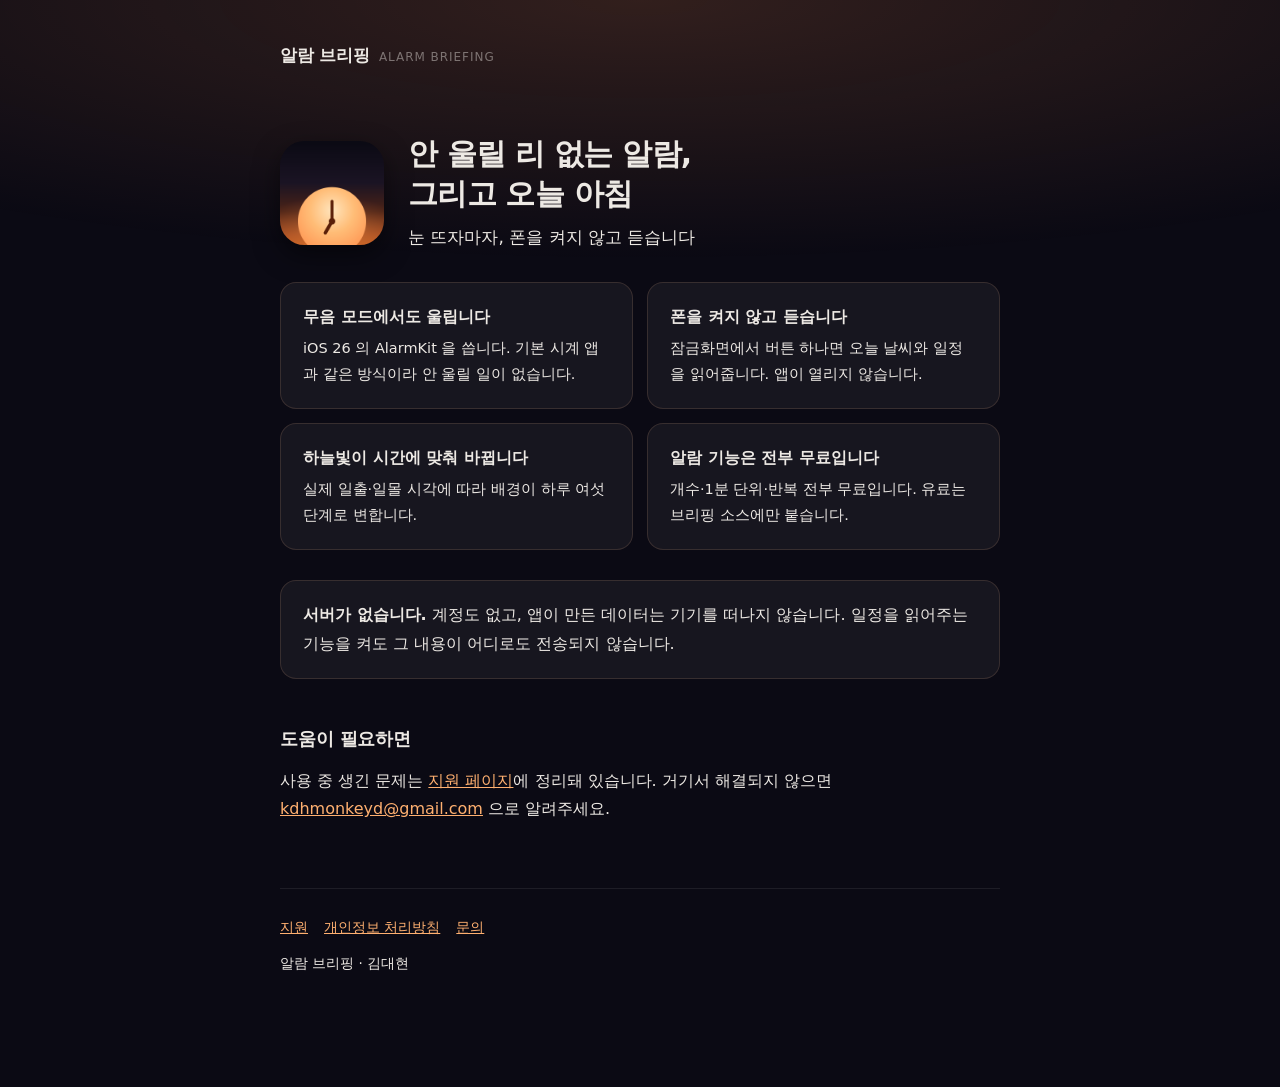
==== index.html @ c1605c26 "docs: 개인정보 처리방침과 지원 페이지 앱 저장소의 ship/legal/ 에서 가져온다. 이 저장소를 직접 고치지 않는다. 앱 저장소는 비공개이고 PRD·ADR 이 들어 있어 " ====
<!doctype html>
<html lang="ko">
<head>
<meta charset="utf-8">
<meta name="viewport" content="width=device-width, initial-scale=1">
<title>알람 브리핑</title>
<meta name="description" content="무음 모드에서도 울리는 알람과, 폰을 켜지 않고 듣는 아침 브리핑">
<meta property="og:title" content="알람 브리핑">
<meta property="og:description" content="무음 모드에서도 울리는 알람과, 폰을 켜지 않고 듣는 아침 브리핑">
<meta property="og:image" content="icon.png">
<link rel="stylesheet" href="_style.css">
<style>
.hero{display:flex;gap:24px;align-items:center;margin:34px 0 10px;flex-wrap:wrap}
.hero img{width:104px;height:104px;border-radius:23.5%;box-shadow:0 10px 26px rgba(0,0,0,.5)}
.hero h1{margin:0 0 8px}
.tagline{font-size:17px;color:var(--text2);margin:0}
.feat{display:grid;grid-template-columns:1fr 1fr;gap:14px;margin:30px 0}
@media(max-width:560px){.feat{grid-template-columns:1fr}}
.feat .card{margin:0}
.feat b{display:block;margin-bottom:5px}
.feat p{font-size:14.5px;margin:0}
</style>
</head>
<body>
<div class="wrap">
<header class="brand">
  <a href="./"><span class="ko">알람 브리핑</span><span class="en">Alarm Briefing</span></a>
</header>

<div class="hero">
  <img src="icon.png" alt="알람 브리핑 아이콘">
  <div>
    <h1>안 울릴 리 없는 알람,<br>그리고 오늘 아침</h1>
    <p class="tagline">눈 뜨자마자, 폰을 켜지 않고 듣습니다</p>
  </div>
</div>

<div class="feat">
  <div class="card"><b>무음 모드에서도 울립니다</b><p>iOS 26 의 AlarmKit 을 씁니다. 기본 시계 앱과 같은 방식이라 안 울릴 일이 없습니다.</p></div>
  <div class="card"><b>폰을 켜지 않고 듣습니다</b><p>잠금화면에서 버튼 하나면 오늘 날씨와 일정을 읽어줍니다. 앱이 열리지 않습니다.</p></div>
  <div class="card"><b>하늘빛이 시간에 맞춰 바뀝니다</b><p>실제 일출·일몰 시각에 따라 배경이 하루 여섯 단계로 변합니다.</p></div>
  <div class="card"><b>알람 기능은 전부 무료입니다</b><p>개수·1분 단위·반복 전부 무료입니다. 유료는 브리핑 소스에만 붙습니다.</p></div>
</div>

<div class="card">
<p><b>서버가 없습니다.</b> 계정도 없고, 앱이 만든 데이터는 기기를 떠나지 않습니다. 일정을 읽어주는 기능을 켜도 그 내용이 어디로도 전송되지 않습니다.</p>
</div>

<h2>도움이 필요하면</h2>
<p>사용 중 생긴 문제는 <a href="support.html">지원 페이지</a>에 정리돼 있습니다. 거기서 해결되지 않으면 <a href="mailto:kdhmonkeyd@gmail.com">kdhmonkeyd@gmail.com</a> 으로 알려주세요.</p>

<footer>
  <a href="support.html">지원</a><a href="privacy.html">개인정보 처리방침</a><a href="mailto:kdhmonkeyd@gmail.com">문의</a>
  <p style="margin-top:12px">알람 브리핑 · 김대현</p>
</footer>
</div>
</body></html>
---- _style.css ----
/* 알람 브리핑 · 법무 페이지 공통 스타일
   앱과 같은 팔레트를 쓴다. design/tokens.json 의 값과 맞춘다. */
:root{
  --bg:#0B0A14; --surface:rgba(255,255,255,.05); --border:rgba(255,190,140,.14);
  --text:#EDE9E4; --text2:rgba(237,233,228,.66); --text3:rgba(237,233,228,.44);
  --accent:#FFB070; --accent2:#FF8F4D;
  color-scheme:dark;
}
*{box-sizing:border-box;margin:0;padding:0}
body{
  background:var(--bg);color:var(--text);
  font:16px/1.78 -apple-system,BlinkMacSystemFont,"Pretendard","Apple SD Gothic Neo",system-ui,sans-serif;
  -webkit-font-smoothing:antialiased;
  padding:0 20px 100px;
}
/* 상단에 앱의 일출을 옅게 깔아 아이콘·앱과 한 몸으로 보이게 한다 */
body::before{
  content:'';position:fixed;left:0;right:0;top:0;height:420px;z-index:-1;pointer-events:none;
  background:radial-gradient(ellipse 140% 100% at 50% 0%,rgba(255,143,77,.16),transparent 62%);
}
.wrap{max-width:720px;margin:0 auto}

.brand{padding:40px 0 30px}
.brand a{text-decoration:none;display:inline-flex;align-items:baseline;gap:9px}
.brand .ko{font-size:17px;font-weight:700;color:var(--text);letter-spacing:-.01em}
.brand .en{font-size:12px;color:var(--text3);letter-spacing:.08em;text-transform:uppercase}

h1{font-size:30px;line-height:1.32;letter-spacing:-.025em;margin:22px 0 10px}
h2{font-size:18px;letter-spacing:-.01em;margin:44px 0 12px;padding-top:22px;
   border-top:1px solid rgba(255,255,255,.07)}
h2:first-of-type{border-top:0;padding-top:0}
h3{font-size:15px;margin:26px 0 8px;color:var(--accent)}

p{margin:12px 0;color:var(--text2)}
p:first-of-type{color:var(--text)}
.meta{color:var(--text3);font-size:13.5px;margin-bottom:34px}

ul,ol{margin:12px 0;padding-left:22px}
li{margin:7px 0;color:var(--text2)}
li b,p b{color:var(--text);font-weight:600}

a{color:var(--accent)}
a:hover{color:var(--accent2)}
code{background:rgba(255,255,255,.07);padding:2px 7px;border-radius:5px;
     font:13.5px ui-monospace,SFMono-Regular,Menlo,monospace;color:var(--accent)}

table{width:100%;border-collapse:collapse;margin:16px 0;font-size:14.5px}
th,td{text-align:left;padding:10px 12px;border-bottom:1px solid rgba(255,255,255,.08);vertical-align:top}
th{color:var(--text3);font-size:12px;letter-spacing:.05em;text-transform:uppercase;font-weight:600}
td{color:var(--text2)}

.card{background:var(--surface);border:1px solid var(--border);border-radius:16px;
      padding:20px 22px;margin:20px 0}
.card p:first-child{margin-top:0}
.card p:last-child{margin-bottom:0}

footer{margin-top:64px;padding-top:26px;border-top:1px solid rgba(255,255,255,.08);
       color:var(--text3);font-size:13.5px}
footer a{margin-right:16px}

@media (max-width:520px){
  body{font-size:15.5px;padding:0 18px 80px}
  h1{font-size:25px}
  h2{font-size:17px}
}
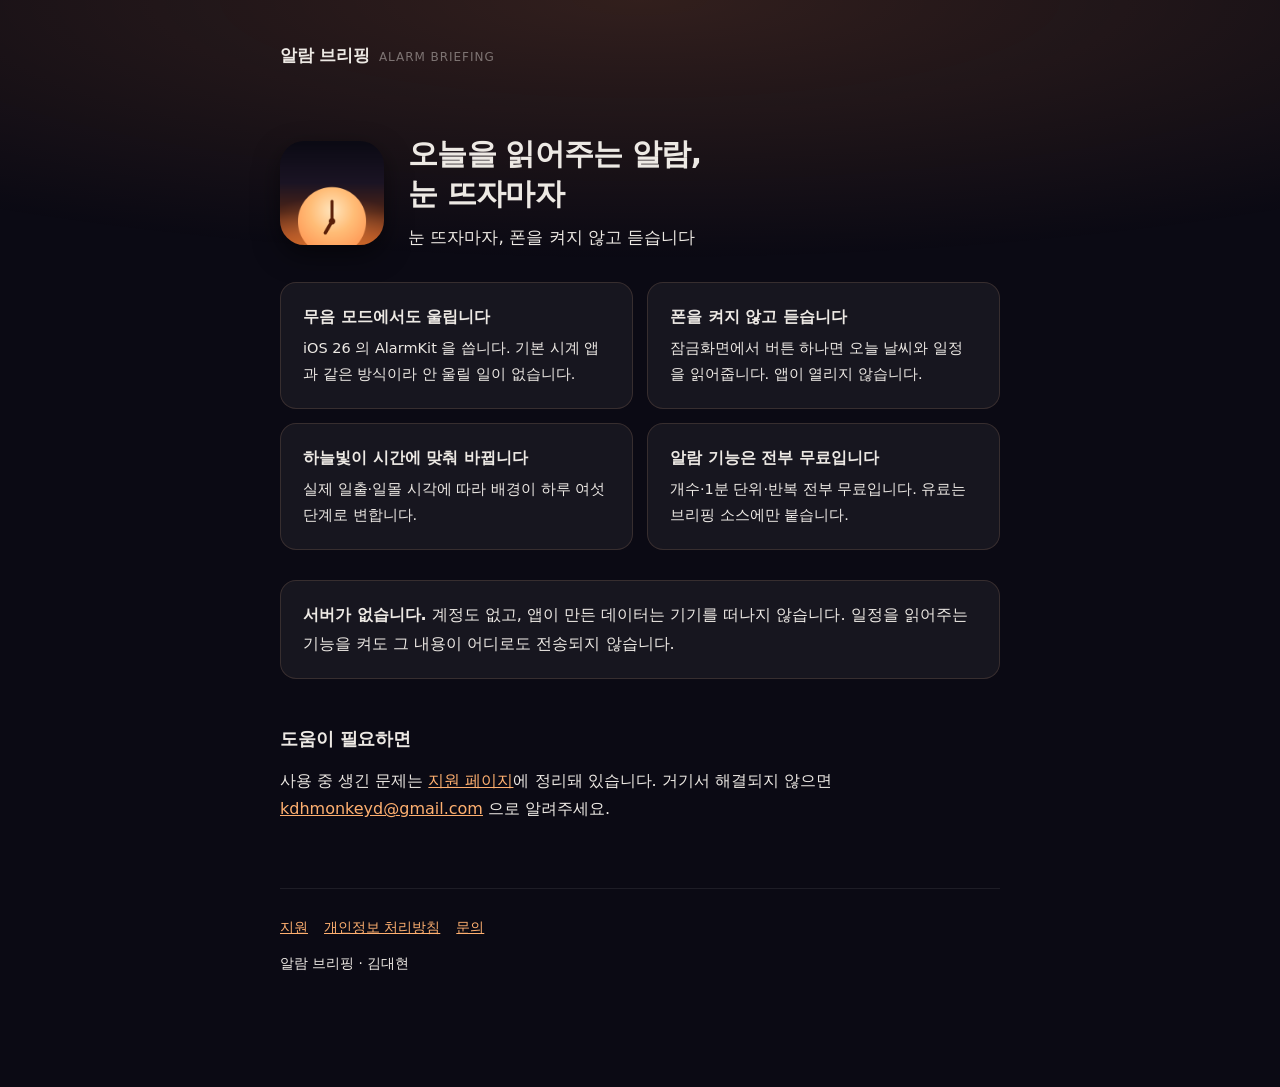
==== commit 9e410fab: "슬로건 교체 — 오늘을 읽어주는 알람 "안 울릴 리 없는 알람"은 울리는 것이 알람의 기본값이라 차별점으로 읽히지 않는다. 이 제품이 파는 것은 깨우는 방식이다.  Co-Autho" ====
--- a/index.html
+++ b/index.html
@@ -30,7 +30,7 @@
 <div class="hero">
   <img src="icon.png" alt="알람 브리핑 아이콘">
   <div>
-    <h1>안 울릴 리 없는 알람,<br>그리고 오늘 아침</h1>
+    <h1>오늘을 읽어주는 알람,<br>눈 뜨자마자</h1>
     <p class="tagline">눈 뜨자마자, 폰을 켜지 않고 듣습니다</p>
   </div>
 </div>
